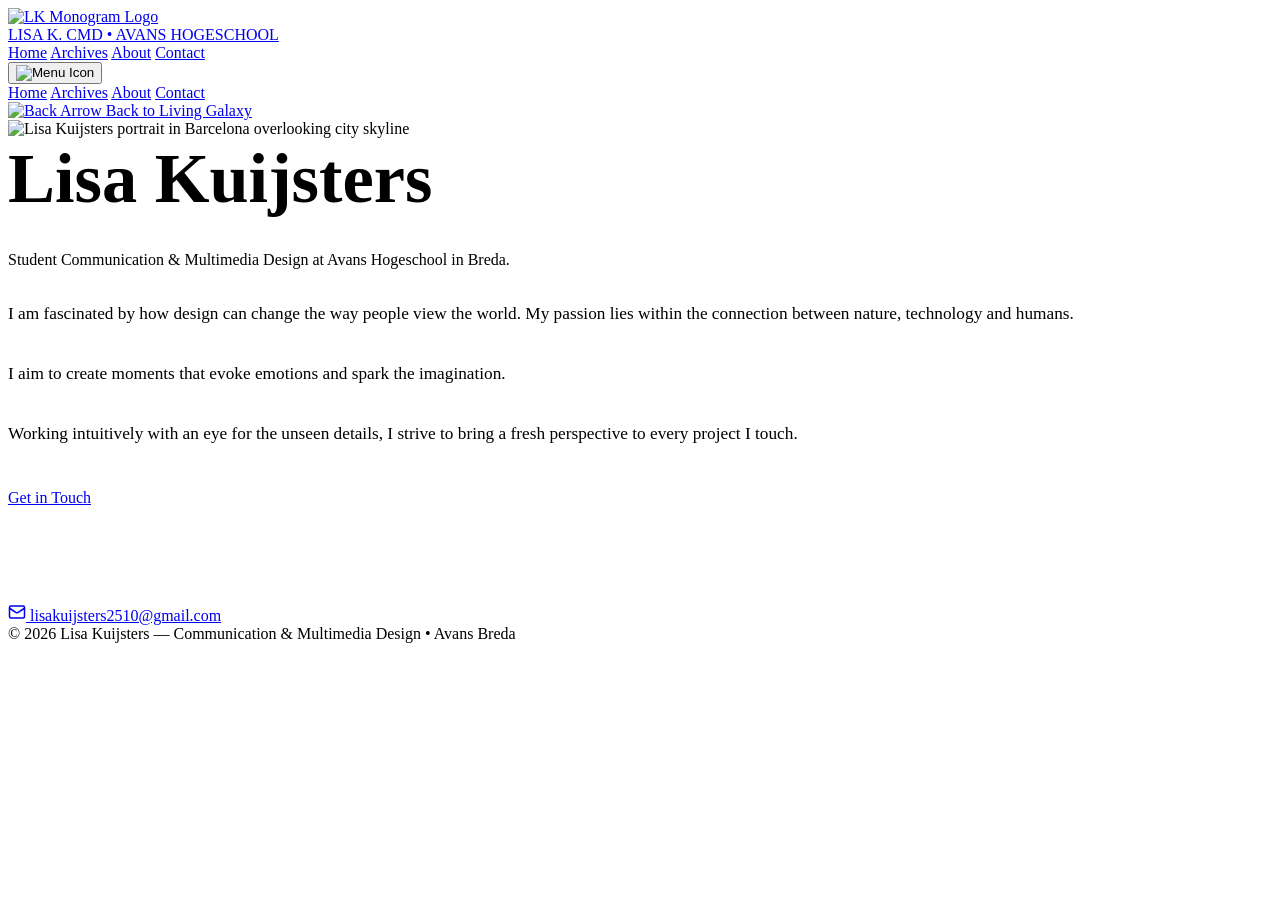
==== about.html @ bf5a050e "Add files via upload" ====
<!DOCTYPE html>
<html lang="en">
<head>
  <meta charset="UTF-8">
  <meta name="viewport" content="width=device-width, initial-scale=1.0">
  <title>About Lisa Kuijsters — CMD Avans Hogeschool</title>
  <meta name="description" content="Meet Lisa Kuijsters, a Communication & Multimedia Design student at Avans Hogeschool Breda. Philosophy, creative toolkit, and design ethos.">
  <link rel="stylesheet" href="css/style.css">
  <link rel="icon" type="image/png" href="images/logo.png">
</head>
<body>

  <!-- Ambient Cursor Glow -->
  <div id="cursor-glow"></div>

  <!-- Header Navigation -->
  <header class="site-header">
    <div class="container header-inner">
      <a href="index.html" class="logo-link">
        <img src="images/logo.png" alt="LK Monogram Logo" class="logo-img">
        <div class="logo-meta">
          <span class="logo-name">LISA K.</span>
          <span class="logo-dept">CMD • AVANS HOGESCHOOL</span>
        </div>
      </a>

      <nav class="desktop-nav">
        <a href="index.html" class="nav-link">Home</a>
        <a href="archives.html" class="nav-link">Archives</a>
        <a href="about.html" class="nav-link active">About</a>
        <a href="contact.html" class="nav-link">Contact</a>
      </nav>

      <button class="mobile-menu-btn" aria-label="Toggle navigation menu">
        <img src="images/icons/menu.png" alt="Menu Icon">
      </button>
    </div>
  </header>

  <!-- Mobile Drawer -->
  <div class="mobile-drawer">
    <a href="index.html" class="nav-link">Home</a>
    <a href="archives.html" class="nav-link">Archives</a>
    <a href="about.html" class="nav-link active">About</a>
    <a href="contact.html" class="nav-link">Contact</a>
  </div>

  <main style="padding-top: calc(var(--header-height) + 3rem); padding-bottom: 6rem;">
    <div class="container">
      
      <!-- Back Navigation -->
      <a href="index.html" class="back-link">
        <img src="images/icons/leftArrow.png" alt="Back Arrow">
        <span>Back to Living Galaxy</span>
      </a>

      <!-- Asymmetrical Editorial Layout -->
      <div class="about-asymmetric-layout">
        
        <!-- Portrait Photo Column with me.jpg (Cloud Morphology) -->
        <div>
          <div class="about-portrait-card">
            <img src="images/me.jpg" alt="Lisa Kuijsters portrait in Barcelona overlooking city skyline">
          </div>
        </div>

        <!-- Bio & Editorial Content Column -->
        <div>
          <h1 class="editorial-hero-title" style="font-size: clamp(2.8rem, 5.5vw, 4.8rem); margin: 0 0 2rem 0;">
            Lisa Kuijsters
          </h1>

          <p class="lead-text" style="margin-bottom: 1.8rem;">
            Student Communication &amp; Multimedia Design at Avans Hogeschool in Breda.
          </p>

          <p style="margin-bottom: 1.8rem; font-size: 1.08rem; line-height: 1.8;">
            I am fascinated by how design can change the way people view the world. My passion lies within the connection between nature, technology and humans.
          </p>

          <p style="margin-bottom: 1.8rem; font-size: 1.08rem; line-height: 1.8;">
            I aim to create moments that evoke emotions and spark the imagination.
          </p>

          <p style="margin-bottom: 2.5rem; font-size: 1.08rem; line-height: 1.8;">
            Working intuitively with an eye for the unseen details, I strive to bring a fresh perspective to every project I touch.
          </p>

          <!-- Action -->
          <div style="display: flex; gap: 1.2rem; flex-wrap: wrap;">
            <a href="contact.html" class="btn-editorial-outline">
              <span>Get in Touch</span>
            </a>
          </div>
        </div>

      </div>

    </div>
  </main>

  <!-- Clean Footer (Without duplicate menu) -->
  <footer class="site-footer">
    <div class="container">
      <div class="footer-inner">
        <a href="mailto:lisakuijsters2510@gmail.com" class="footer-email-link">
          <svg class="email-icon" width="18" height="18" viewBox="0 0 24 24" fill="none" stroke="currentColor" stroke-width="2" stroke-linecap="round" stroke-linejoin="round" aria-hidden="true">
            <rect width="20" height="16" x="2" y="4" rx="2"></rect>
            <path d="m22 7-8.97 5.7a1.94 1.94 0 0 1-2.06 0L2 7"></path>
          </svg>
          <span>lisakuijsters2510@gmail.com</span>
        </a>

        <div class="footer-bottom-text">
          <span>&copy; 2026 Lisa Kuijsters — Communication &amp; Multimedia Design • Avans Breda</span>
        </div>
      </div>
    </div>
  </footer>

  <script src="js/main.js"></script>
</body>
</html>
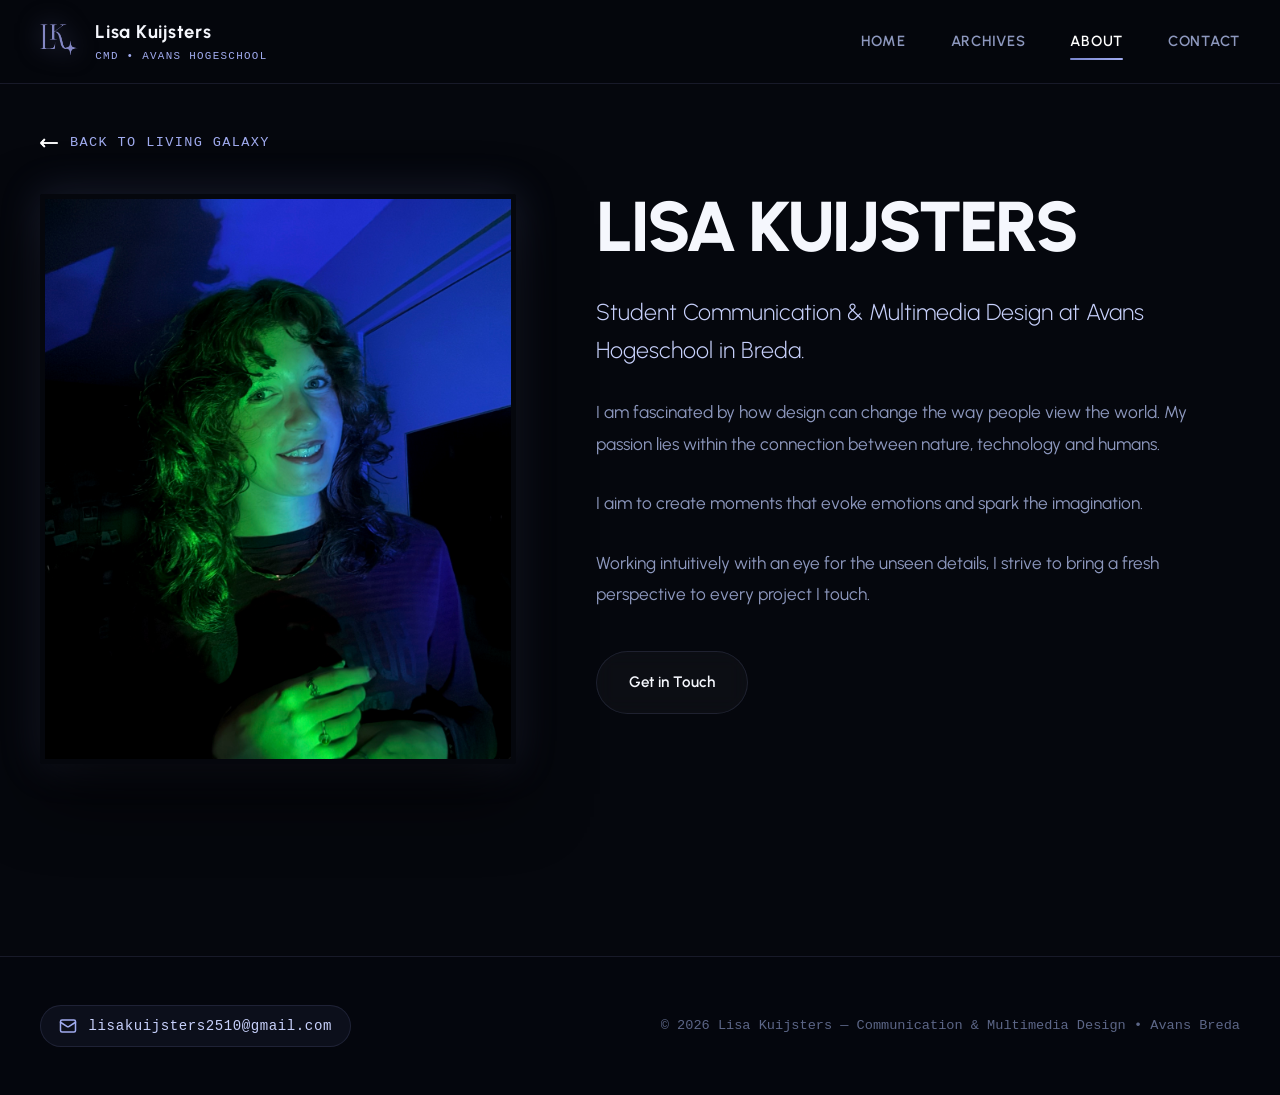
==== commit 8219ece4: "Add files via upload" ====
--- a/about.html
+++ b/about.html
@@ -19,7 +19,7 @@
       <a href="index.html" class="logo-link">
         <img src="images/logo.png" alt="LK Monogram Logo" class="logo-img">
         <div class="logo-meta">
-          <span class="logo-name">LISA K.</span>
+          <span class="logo-name">Lisa Kuijsters</span>
           <span class="logo-dept">CMD • AVANS HOGESCHOOL</span>
         </div>
       </a>
@@ -60,7 +60,7 @@
         <!-- Portrait Photo Column with me.jpg (Cloud Morphology) -->
         <div>
           <div class="about-portrait-card">
-            <img src="images/me.jpg" alt="Lisa Kuijsters portrait in Barcelona overlooking city skyline">
+            <img src="images/me.jpg?v=20260914" alt="Lisa Kuijsters portrait in Barcelona overlooking city skyline">
           </div>
         </div>
 
@@ -118,6 +118,7 @@
     </div>
   </footer>
 
+  <script src="js/fluid-edges.js"></script>
   <script src="js/main.js"></script>
 </body>
 </html>
--- a/css/style.css
+++ b/css/style.css
@@ -0,0 +1,1552 @@
+/* ==========================================================================
+   LISA K. — CMD AVANS HOGESCHOOL
+   EDITORIAL ASYMMETRICAL DESIGN SYSTEM
+   ========================================================================== */
+
+@import url('https://fonts.googleapis.com/css2?family=Urbanist:ital,wght@0,300;0,400;0,500;0,600;0,700;0,800;1,300;1,400;1,500;1,600;1,700&display=swap');
+
+:root {
+  /* Color Palette from designSystem.jpg */
+  --bg-void: #05070d;
+  --bg-cosmos: #090c17;
+  --bg-surface: #101528;
+  --bg-card: rgba(16, 21, 40, 0.75);
+  --bg-card-hover: rgba(24, 32, 62, 0.9);
+  --bg-glass: rgba(255, 255, 255, 0.035);
+
+  --color-primary: #12162d;
+  --color-secondary: #273156;
+  --color-tertiary: #495687;
+  --color-accent: #7885cc;
+  --color-lavender: #a1acf0;
+  --color-light: #c8d1fc;
+  --color-highlight: #ffffff;
+
+  --text-main: #f5f7fd;
+  --text-muted: #8d98be;
+  --text-dim: #5c6687;
+
+  --border-hairline: rgba(161, 172, 240, 0.12);
+  --border-glow: rgba(161, 172, 240, 0.4);
+  --border-solid: rgba(161, 172, 240, 0.22);
+
+  /* Typography */
+  --font-display: 'Urbanist', -apple-system, BlinkMacSystemFont, sans-serif;
+  --font-sans: 'Urbanist', -apple-system, BlinkMacSystemFont, sans-serif;
+  --font-mono: 'SF Mono', 'Roboto Mono', Menlo, Consolas, monospace;
+
+  --ease-editorial: cubic-bezier(0.19, 1, 0.22, 1);
+  --ease-spring: cubic-bezier(0.16, 1, 0.3, 1);
+  --transition-smooth: all 0.4s var(--ease-editorial);
+
+  --max-width: 1360px;
+  --header-height: 84px;
+}
+
+/* --- Base & Reset --- */
+*, *::before, *::after {
+  box-sizing: border-box;
+  margin: 0;
+  padding: 0;
+}
+
+html {
+  scroll-behavior: smooth;
+  font-size: 16px;
+  background-color: var(--bg-void);
+  color: var(--text-main);
+  font-family: var(--font-sans);
+  overflow-x: hidden;
+}
+
+body {
+  min-height: 100vh;
+  display: flex;
+  flex-direction: column;
+  position: relative;
+  background-color: var(--bg-void);
+  color: var(--text-main);
+  line-height: 1.6;
+  -webkit-font-smoothing: antialiased;
+}
+
+/* Shooting-star cursor line effect */
+#cursor-line {
+  position: fixed;
+  height: 2px;
+  background: linear-gradient(90deg, rgba(255,255,255,0.2), rgba(255,255,255,0.8));
+  pointer-events: none;
+  transform-origin: left center;
+  opacity: 0;
+  transition: opacity 0.2s ease-out;
+  z-index: 9999;
+}
+
+/* --- Typography (Editorial & Bold) --- */
+h1, h2, h3, h4, .title-meta {
+  font-family: var(--font-display);
+  font-weight: 700;
+  letter-spacing: -0.03em;
+  color: var(--text-main);
+  line-height: 1.05;
+}
+
+.editorial-hero-title {
+  font-size: clamp(3.2rem, 8.5vw, 7.8rem);
+  font-weight: 800;
+  line-height: 0.95;
+  letter-spacing: -0.04em;
+  text-transform: uppercase;
+}
+
+.editorial-hero-title span.accent-outline {
+  color: transparent;
+  -webkit-text-stroke: 1.5px var(--color-lavender);
+  transition: color 0.4s ease;
+}
+
+.editorial-hero-title span.accent-outline:hover {
+  color: var(--color-lavender);
+}
+
+/* --- Interactive Stardust Colliding Milky Ways on "Lisa" --- */
+.lisa-galaxy-wrap {
+  position: relative;
+  display: inline-block;
+  cursor: pointer;
+  vertical-align: baseline;
+}
+
+.lisa-text {
+  position: relative;
+  display: inline-block;
+  color: var(--text-main);
+  text-transform: uppercase;
+  transition: opacity 0.4s ease, filter 0.4s ease, transform 0.4s ease;
+  z-index: 2;
+}
+
+.lisa-galaxy-wrap:hover .lisa-text,
+.lisa-galaxy-wrap.active-milkyway .lisa-text {
+  opacity: 0.15;
+  filter: drop-shadow(0 0 25px rgba(161, 172, 240, 0.95)) drop-shadow(0 0 50px rgba(80, 227, 194, 0.8));
+  transform: scale(1.02);
+}
+
+.lisa-canvas {
+  position: absolute;
+  top: 50%;
+  left: 50%;
+  transform: translate(-50%, -50%);
+  width: 520px;
+  height: 340px;
+  pointer-events: none;
+  z-index: 15;
+  opacity: 0;
+  transition: opacity 0.35s ease;
+}
+
+.lisa-galaxy-wrap:hover .lisa-canvas,
+.lisa-galaxy-wrap.active-milkyway .lisa-canvas {
+  opacity: 1;
+}
+
+.title-large {
+  font-size: clamp(2.4rem, 5vw, 4.2rem);
+  font-weight: 700;
+  line-height: 1.1;
+}
+
+.title-medium {
+  font-size: clamp(1.8rem, 3.2vw, 2.8rem);
+  font-weight: 600;
+  line-height: 1.2;
+}
+
+.title-small {
+  font-size: clamp(1.2rem, 1.8vw, 1.6rem);
+  font-weight: 600;
+}
+
+.mono-meta {
+  font-family: var(--font-mono);
+  font-size: 0.8rem;
+  font-weight: 500;
+  text-transform: uppercase;
+  letter-spacing: 0.16em;
+  color: var(--color-lavender);
+}
+
+p {
+  color: var(--text-muted);
+  font-size: 1.05rem;
+  font-weight: 400;
+  line-height: 1.7;
+}
+
+p.lead-text {
+  font-size: clamp(1.15rem, 1.8vw, 1.45rem);
+  font-weight: 300;
+  line-height: 1.65;
+  color: var(--color-light);
+}
+
+a {
+  color: inherit;
+  text-decoration: none;
+  transition: var(--transition-smooth);
+}
+
+img {
+  max-width: 100%;
+  height: auto;
+  display: block;
+}
+
+.container {
+  width: 100%;
+  max-width: var(--max-width);
+  margin-left: auto;
+  margin-right: auto;
+  padding-left: 2.5rem;
+  padding-right: 2.5rem;
+}
+
+.hairline {
+  height: 1px;
+  background: var(--border-hairline);
+  width: 100%;
+  margin: 4rem 0;
+}
+
+/* --- Site Header --- */
+.site-header {
+  position: fixed;
+  top: 0;
+  left: 0;
+  right: 0;
+  height: var(--header-height);
+  display: flex;
+  align-items: center;
+  z-index: 1000;
+  background: rgba(5, 7, 13, 0.82);
+  backdrop-filter: blur(20px);
+  -webkit-backdrop-filter: blur(20px);
+  border-bottom: 1px solid var(--border-hairline);
+  transition: var(--transition-smooth);
+}
+
+.site-header.scrolled {
+  background: rgba(5, 7, 13, 0.95);
+  box-shadow: 0 4px 25px rgba(0, 0, 0, 0.5);
+}
+
+.header-inner {
+  display: flex;
+  align-items: center;
+  justify-content: space-between;
+  width: 100%;
+}
+
+.logo-link {
+  display: flex;
+  align-items: center;
+  gap: 1.1rem;
+}
+
+.logo-img {
+  height: 46px;
+  width: auto;
+  filter: drop-shadow(0 0 12px rgba(161, 172, 240, 0.5));
+  transition: transform 0.4s var(--ease-spring);
+}
+
+.logo-link:hover .logo-img {
+  transform: scale(1.1) rotate(-4deg);
+}
+
+.logo-meta {
+  display: flex;
+  flex-direction: column;
+}
+
+.logo-name {
+  font-family: var(--font-display);
+  font-weight: 700;
+  font-size: 1.15rem;
+  letter-spacing: 0.04em;
+  color: var(--text-main);
+}
+
+.logo-dept {
+  font-family: var(--font-mono);
+  font-size: 0.68rem;
+  font-weight: 500;
+  color: var(--color-lavender);
+  letter-spacing: 0.12em;
+  text-transform: uppercase;
+}
+
+.desktop-nav {
+  display: flex;
+  align-items: center;
+  gap: 2.8rem;
+}
+
+.nav-link {
+  font-family: var(--font-display);
+  font-size: 0.92rem;
+  font-weight: 600;
+  letter-spacing: 0.05em;
+  text-transform: uppercase;
+  color: var(--text-muted);
+  position: relative;
+  padding: 0.4rem 0;
+  transition: color 0.25s ease;
+}
+
+.nav-link::after {
+  content: '';
+  position: absolute;
+  bottom: 0;
+  left: 0;
+  width: 0;
+  height: 2px;
+  background: linear-gradient(90deg, var(--color-accent), var(--color-lavender));
+  transition: width 0.35s var(--ease-spring);
+  border-radius: 2px;
+}
+
+.nav-link:hover,
+.nav-link.active {
+  color: #fff;
+}
+
+.nav-link.active::after,
+.nav-link:hover::after {
+  width: 100%;
+}
+
+.header-status-pill {
+  display: inline-flex;
+  align-items: center;
+  gap: 0.6rem;
+  padding: 0.45rem 1.1rem;
+  border-radius: 9999px;
+  background: rgba(120, 133, 204, 0.08);
+  border: 1px solid var(--border-glow);
+  font-family: var(--font-mono);
+  font-size: 0.75rem;
+  font-weight: 500;
+  color: var(--color-light);
+  letter-spacing: 0.05em;
+}
+
+.header-status-pill .pulse-dot {
+  width: 7px;
+  height: 7px;
+  border-radius: 50%;
+  background: #50e3c2;
+  box-shadow: 0 0 10px #50e3c2;
+  animation: pulseDot 2s infinite ease-in-out;
+}
+
+@keyframes pulseDot {
+  0%, 100% { transform: scale(1); opacity: 0.8; }
+  50% { transform: scale(1.4); opacity: 1; }
+}
+
+.mobile-menu-btn {
+  display: none;
+  background: transparent;
+  border: none;
+  cursor: pointer;
+  padding: 0.5rem;
+  align-items: center;
+  justify-content: center;
+}
+
+.mobile-menu-btn img {
+  width: 28px;
+  height: 28px;
+  filter: invert(1) brightness(1.8);
+}
+
+.mobile-drawer {
+  position: fixed;
+  top: var(--header-height);
+  left: 0;
+  right: 0;
+  background: rgba(7, 9, 17, 0.98);
+  backdrop-filter: blur(25px);
+  padding: 2.5rem 2rem;
+  border-bottom: 1px solid var(--border-hairline);
+  display: flex;
+  flex-direction: column;
+  gap: 1.8rem;
+  transform: translateY(-120%);
+  opacity: 0;
+  pointer-events: none;
+  transition: transform 0.4s var(--ease-spring), opacity 0.3s ease;
+  z-index: 1100;
+}
+
+.mobile-drawer.open {
+  transform: translateY(0);
+  opacity: 1;
+  pointer-events: auto;
+}
+
+.mobile-drawer .nav-link {
+  font-size: 1.4rem;
+}
+
+/* ==========================================================================
+   LIVING ROTATING MILKY WAY BACKGROUND (ALIVE GALAXY)
+   ========================================================================== */
+.milkyway-viewport {
+  position: absolute;
+  top: 0;
+  left: 0;
+  right: 0;
+  height: 100vh;
+  min-height: 800px;
+  overflow: hidden;
+  pointer-events: none;
+  z-index: 0;
+}
+
+.milkyway-galaxy-disc {
+  position: absolute;
+  top: 50%;
+  left: 60%;
+  width: 145vmax;
+  height: 145vmax;
+  margin-top: -72.5vmax;
+  margin-left: -72.5vmax;
+  background-image: url('../images/milkyway.jpeg');
+  background-size: cover;
+  background-position: center;
+  border-radius: 50%;
+  opacity: 0.55;
+  mix-blend-mode: screen;
+  filter: brightness(1.15) contrast(1.22);
+  transform-origin: center center;
+  animation: rotateMilkyWay 160s linear infinite;
+  will-change: transform;
+}
+
+@keyframes rotateMilkyWay {
+  0% { transform: rotate(0deg) scale(1); }
+  50% { transform: rotate(180deg) scale(1.05); }
+  100% { transform: rotate(360deg) scale(1); }
+}
+
+.milkyway-overlay-mask {
+  position: absolute;
+  inset: 0;
+  background: 
+    radial-gradient(ellipse at 35% 45%, rgba(5, 7, 13, 0.35) 0%, rgba(5, 7, 13, 0.8) 65%, var(--bg-void) 100%),
+    linear-gradient(180deg, rgba(5, 7, 13, 0.4) 0%, transparent 50%, var(--bg-void) 100%);
+  pointer-events: none;
+}
+
+/* ==========================================================================
+   ORGANIC CLOUD MORPHOLOGY & FLOATING ANIMATIONS
+   ========================================================================== */
+@keyframes cloudMorph {
+  0% {
+    border-radius: 64% 36% 56% 44% / 46% 58% 42% 54%;
+  }
+  33% {
+    border-radius: 46% 54% 42% 58% / 56% 44% 56% 44%;
+  }
+  66% {
+    border-radius: 56% 44% 62% 38% / 44% 56% 44% 56%;
+  }
+  100% {
+    border-radius: 64% 36% 56% 44% / 46% 58% 42% 54%;
+  }
+}
+
+@keyframes cloudFloat {
+  0%, 100% {
+    transform: translateY(0px) rotate(0deg);
+  }
+  50% {
+    transform: translateY(-8px) rotate(0.6deg);
+  }
+}
+
+@keyframes liquidFrameFlow {
+  0%, 100% { background-position: 0 0, 0% 50%, 100% 50%; }
+  50% { background-position: 0 0, 100% 50%, 0% 50%; }
+}
+
+/* A moving layer of overlapping highlights makes the frame flow like liquid
+   metal instead of merely shifting a single gradient's colour. */
+@keyframes liquidMetalFlow {
+  0% { background-position: 0% 0%, 100% 15%, 30% 100%, 90% 85%, 15% 60%; transform: scale(1.06) rotate(0deg); }
+  25% { background-position: 80% 35%, 15% 95%, 90% 20%, 10% 5%, 65% 40%; transform: scale(1.14) rotate(1.5deg); }
+  50% { background-position: 20% 100%, 85% 20%, 10% 40%, 70% 0%, 100% 80%; transform: scale(1.08) rotate(-1deg); }
+  75% { background-position: 100% 70%, 30% 0%, 75% 100%, 0% 55%, 42% 10%; transform: scale(1.16) rotate(1deg); }
+  100% { background-position: 0% 0%, 100% 15%, 30% 100%, 90% 85%, 15% 60%; transform: scale(1.06) rotate(0deg); }
+}
+
+@supports (-webkit-mask-composite: xor) {
+  .node-preview-card,
+  .upcoming-card,
+  .about-portrait-card,
+  .asymmetric-guide-box {
+    isolation: isolate;
+    border: 5px solid transparent;
+    background-clip: padding-box;
+    animation: none;
+  }
+
+  /* Animated preview border disabled */
+
+  .upcoming-card::before { animation-duration: 10s; animation-delay: -3s; }
+  .about-portrait-card::before { animation-duration: 11s; animation-delay: -5s; }
+  .asymmetric-guide-box::before { animation-duration: 9s; animation-delay: -2s; }
+}
+
+/* WebGL canvas: transparent in the middle and visibly fluid only at the edge. */
+.node-preview-card.fluid-edge-host,
+.upcoming-card.fluid-edge-host,
+.about-portrait-card.fluid-edge-host,
+.asymmetric-guide-box.fluid-edge-host {
+  position: relative;
+  overflow: visible;
+  border: 0 !important;
+  animation: none !important;
+}
+
+.fluid-edge-canvas {
+  position: absolute;
+  inset: -24px;
+  width: calc(100% + 48px);
+  height: calc(100% + 48px);
+  z-index: 3;
+  pointer-events: none;
+}
+
+.fluid-edge-host::before { display: none; }
+
+/* ==========================================================================
+   CONSTELLATION SYSTEM & 4 STARBURST PROJECT BUTTONS (button.png)
+   ========================================================================== */
+.constellation-system {
+  position: absolute;
+  top: 0;
+  left: 0;
+  width: 100%;
+  height: 100vh;
+  min-height: 800px;
+  pointer-events: none;
+  z-index: 50; /* Stacks below site header (1000) so scrolling elements go underneath */
+}
+
+.star-node {
+  position: absolute;
+  display: flex;
+  align-items: center;
+  justify-content: center;
+  transform: translate(-50%, -50%);
+  pointer-events: auto;
+  cursor: pointer;
+  z-index: 60;
+  text-decoration: none;
+}
+
+/* Placed across the Milky Way spiral with ample clearance */
+.star-node-1 { top: 22%; left: 70%; }
+.star-node-2 { top: 48%; left: 88%; }
+.star-node-3 { top: 76%; left: 72%; }
+.star-node-4 { top: 62%; left: 50%; }
+
+/* Node 1 is in the upper area, so open its preview card downward to avoid hitting top bar */
+.star-node-1 .node-preview-card {
+  bottom: auto;
+  top: 92px;
+  transform-origin: 50% 0%; /* Emerges downward from star button */
+  transform: translateX(-50%) scale(0.1) translateY(-40px);
+}
+
+.star-node-1:hover .node-preview-card,
+.star-node-1.active-preview .node-preview-card,
+.star-node-1 .node-preview-card:hover {
+  transform: translateX(-50%) scale(1) translateY(0);
+}
+
+/* Node 2 is near the right edge and upper-mid, open downward and align inward */
+.star-node-2 .node-preview-card {
+  bottom: auto;
+  top: 92px;
+  left: auto;
+  right: -20px;
+  transform-origin: 80% 0%; /* Emerges downward from star button */
+  transform: scale(0.1) translateY(-40px);
+}
+
+.star-node-2:hover .node-preview-card,
+.star-node-2.active-preview .node-preview-card,
+.star-node-2 .node-preview-card:hover {
+  transform: scale(1) translateY(0);
+}
+
+.star-node:hover,
+.star-node.active-preview {
+  z-index: 70;
+}
+
+/* Updated star node flare button to use image background */
+.star-node-flare-btn {
+  width: 88px;
+  height: 88px;
+  position: relative;
+  background-image: url('../images/button.png');
+  background-size: contain;
+  background-repeat: no-repeat;
+  background-position: center;
+  border: none;
+  background-color: transparent;
+  cursor: pointer;
+  display: flex;
+  align-items: center;
+  justify-content: center;
+  transition: transform 0.4s var(--ease-spring), filter 0.3s ease;
+  filter: drop-shadow(0 0 16px rgba(161, 172, 240, 0.8));
+  animation: flareBreathe 5s infinite ease-in-out;
+}
+
+/* Remove decorative before content */
+.star-node-flare-btn::before { content: none; }
+
+@media (max-width: 768px) {
+  /* Scale star button for mobile */
+  .star-node-flare-btn {
+    width: 60px;
+    height: 60px;
+    background-size: contain;
+  }
+  /* Reduce fluid canvas bleed on small screens */
+  .fluid-edge-canvas {
+    inset: -12px;
+    width: calc(100% + 24px);
+    height: calc(100% + 24px);
+  }
+}
+
+@keyframes flareBreathe {
+  0%, 100% { transform: scale(0.95) rotate(0deg); opacity: 0.85; }
+  50% { transform: scale(1.18) rotate(15deg); opacity: 1; filter: drop-shadow(0 0 30px rgba(220, 228, 255, 1)); }
+}
+
+.star-node:hover .star-node-flare-btn,
+.star-node.active-preview .star-node-flare-btn {
+  transform: scale(1.4) rotate(45deg);
+  filter: drop-shadow(0 0 40px #ffffff);
+}
+
+.node-pulse-ring {
+  position: absolute;
+  width: 48px;
+  height: 48px;
+  border-radius: 50%;
+  border: 1.5px dashed var(--color-lavender);
+  opacity: 0.45;
+  pointer-events: none;
+  animation: ringSpin 20s linear infinite;
+}
+
+@keyframes ringSpin {
+  100% { transform: rotate(360deg); }
+}
+
+.node-beacon-text {
+  position: absolute;
+  top: 100%;
+  left: 50%;
+  transform: translateX(-50%);
+  font-family: var(--font-mono);
+  font-size: 0.72rem;
+  letter-spacing: 0.14em;
+  text-transform: uppercase;
+  color: #ffffff;
+  white-space: nowrap;
+  pointer-events: none;
+  background: rgba(10, 13, 26, 0.85);
+  backdrop-filter: blur(10px);
+  padding: 0.25rem 0.7rem;
+  border-radius: 9999px;
+  border: 1px solid var(--border-glow);
+  margin-top: -6px;
+  transition: all 0.3s ease;
+}
+
+.star-node:hover .node-beacon-text,
+.star-node.active-preview .node-beacon-text {
+  background: var(--color-accent);
+  color: #fff;
+  border-color: #fff;
+}
+
+/* Hover project preview card */
+.node-preview-card {
+  position: absolute;
+  bottom: 92px;
+  left: 50%;
+  transform-origin: 50% 100%; /* Emerges outward from star button */
+  transform: translateX(-50%) scale(0.1) translateY(40px);
+  width: 320px;
+  background:
+    linear-gradient(135deg, rgba(13, 18, 42, 0.98), rgba(7, 10, 25, 0.99)) padding-box,
+    radial-gradient(ellipse at 15% 20%, #2ba7ff 0%, #1455c6 28%, transparent 52%) border-box,
+    radial-gradient(ellipse at 85% 80%, #7edbff 0%, #2444bd 30%, transparent 56%) border-box;
+  background-size: 100% 100%, 220% 220%, 220% 220%;
+  backdrop-filter: blur(28px);
+  -webkit-backdrop-filter: blur(28px);
+  border: 2px solid transparent;
+  border-radius: 2px;
+  animation: none;
+  padding: 1.6rem 1.4rem;
+  box-shadow: 0 25px 65px rgba(0, 0, 0, 0.85), 0 0 35px rgba(120, 133, 204, 0.3), inset 0 0 25px rgba(255, 255, 255, 0.05);
+  opacity: 0;
+  visibility: hidden;
+  pointer-events: none;
+  transition: opacity 0.45s var(--ease-spring), transform 0.45s var(--ease-spring), visibility 0.45s;
+  z-index: 100;
+  display: flex;
+  flex-direction: column;
+  gap: 0.85rem;
+}
+
+/* Show preview immediately on hover or active class */
+.star-node:hover .node-preview-card,
+.star-node.active-preview .node-preview-card,
+.node-preview-card:hover {
+  opacity: 1;
+  visibility: visible;
+  pointer-events: auto;
+  transform: translateX(-50%) scale(1) translateY(0);
+}
+
+.preview-thumb {
+  width: 100%;
+  height: 160px;
+  border-radius: 0;
+  overflow: hidden;
+  position: relative;
+  background: #060913;
+  border: 1px solid var(--border-hairline);
+  display: flex;
+  align-items: center;
+  justify-content: center;
+}
+
+.preview-thumb img {
+  width: 100%;
+  height: 100%;
+  object-fit: cover;
+  transition: transform 0.5s ease;
+}
+
+.node-preview-card:hover .preview-thumb img {
+  transform: scale(1.06);
+}
+
+.preview-meta-row {
+  display: flex;
+  align-items: center;
+  justify-content: space-between;
+}
+
+.preview-num {
+  font-family: var(--font-mono);
+  font-size: 0.75rem;
+  color: var(--color-lavender);
+  font-weight: 700;
+}
+
+.preview-category {
+  font-size: 0.72rem;
+  text-transform: uppercase;
+  letter-spacing: 0.08em;
+  color: var(--text-dim);
+  font-weight: 600;
+}
+
+.preview-title {
+  font-family: var(--font-display);
+  font-size: 1.2rem;
+  font-weight: 700;
+  color: #fff;
+  line-height: 1.2;
+}
+
+.preview-cta {
+  display: inline-flex;
+  align-items: center;
+  justify-content: space-between;
+  width: 100%;
+  font-family: var(--font-mono);
+  font-size: 0.75rem;
+  letter-spacing: 0.08em;
+  color: var(--color-light);
+  padding-top: 0.5rem;
+  border-top: 1px solid var(--border-hairline);
+}
+
+/* Placeholder thumb for upcoming projects */
+.preview-thumb-placeholder {
+  width: 100%;
+  height: 100%;
+  display: flex;
+  flex-direction: column;
+  align-items: center;
+  justify-content: center;
+  background: linear-gradient(135deg, rgba(20, 26, 52, 0.7) 0%, rgba(10, 13, 26, 0.9) 100%);
+  color: var(--color-lavender);
+  gap: 0.5rem;
+}
+
+/* ==========================================================================
+   EDITORIAL ASYMMETRICAL HERO (BREATHING ROOM, NO GALAXY MAP OVERLAY)
+   ========================================================================== */
+.editorial-hero {
+  position: relative;
+  min-height: 100vh;
+  display: flex;
+  align-items: center;
+  padding-top: calc(var(--header-height) + 2rem);
+  padding-bottom: 5rem;
+  z-index: 10;
+  pointer-events: none; /* Let events fall through to constellation */
+}
+
+.editorial-hero-content {
+  max-width: 680px;
+  display: flex;
+  flex-direction: column;
+  gap: 2rem;
+  pointer-events: auto; /* Re-enable buttons and links */
+}
+
+.hero-interest-text {
+  font-family: var(--font-display);
+  font-size: clamp(1.15rem, 2.2vw, 1.45rem);
+  font-weight: 400;
+  line-height: 1.6;
+  color: var(--color-light);
+  max-width: 580px;
+  letter-spacing: -0.01em;
+}
+
+.editorial-tag-row {
+  display: flex;
+  align-items: center;
+  gap: 1.5rem;
+  flex-wrap: wrap;
+}
+
+.editorial-actions {
+  display: flex;
+  align-items: center;
+  gap: 1.5rem;
+  flex-wrap: wrap;
+  margin-top: 0.5rem;
+}
+
+.btn-editorial-flare {
+  position: relative;
+  display: inline-flex;
+  align-items: center;
+  gap: 0.8rem;
+  padding: 1.15rem 2.4rem;
+  background: linear-gradient(135deg, #181f3d 0%, #283363 100%);
+  border: 1px solid var(--border-glow);
+  border-radius: 9999px;
+  color: #fff;
+  font-family: var(--font-display);
+  font-size: 1rem;
+  font-weight: 700;
+  letter-spacing: 0.04em;
+  overflow: hidden;
+  box-shadow: 0 10px 30px rgba(10, 13, 26, 0.8), inset 0 1px 1px rgba(255, 255, 255, 0.2);
+  cursor: pointer;
+  transition: transform 0.4s var(--ease-spring), box-shadow 0.4s ease, border-color 0.3s ease;
+}
+
+.btn-editorial-flare::before {
+  content: '';
+  position: absolute;
+  top: 50%;
+  left: 50%;
+  width: 140px;
+  height: 140px;
+  background-image: url('../images/button.png');
+  background-size: contain;
+  background-repeat: no-repeat;
+  background-position: center;
+  transform: translate(-50%, -50%) scale(0.65);
+  opacity: 0.5;
+  mix-blend-mode: screen;
+  pointer-events: none;
+  transition: transform 0.5s var(--ease-spring), opacity 0.4s ease;
+}
+
+.btn-editorial-flare:hover {
+  transform: translateY(-3px) scale(1.02);
+  border-color: var(--color-lavender);
+  box-shadow: 0 15px 40px rgba(120, 133, 204, 0.45);
+}
+
+.btn-editorial-flare:hover::before {
+  transform: translate(-50%, -50%) scale(1.3) rotate(20deg);
+  opacity: 1;
+}
+
+/* Fluid-glass button adapted for this static portfolio from the supplied
+   Framer reference, so it needs no external scripts to work. */
+.btn-fluid-glass {
+  position: relative;
+  display: inline-flex;
+  align-items: center;
+  justify-content: center;
+  min-height: 52px;
+  padding: 0.9rem 1.45rem;
+  overflow: hidden;
+  border: 1px solid rgba(204, 239, 255, 0.58);
+  border-radius: 999px;
+  background: rgba(122, 193, 255, 0.13);
+  box-shadow: inset 0 1px 1px rgba(255, 255, 255, 0.55), inset 0 -10px 20px rgba(21, 70, 190, 0.18), 0 12px 30px rgba(0, 40, 118, 0.24);
+  backdrop-filter: blur(14px) saturate(1.45);
+  -webkit-backdrop-filter: blur(14px) saturate(1.45);
+  font-family: var(--font-sans);
+  font-size: 0.95rem;
+  font-weight: 700;
+  color: #fff;
+  isolation: isolate;
+  transition: transform 0.3s var(--ease-spring), box-shadow 0.3s ease, border-color 0.3s ease;
+}
+
+.btn-fluid-glass::before {
+  content: '';
+  position: absolute;
+  z-index: -1;
+  width: 180%;
+  aspect-ratio: 1;
+  border-radius: 42% 58% 55% 45% / 43% 47% 53% 57%;
+  background: radial-gradient(circle at 40% 38%, rgba(255, 255, 255, 0.88) 0 3%, rgba(93, 198, 255, 0.63) 21%, rgba(55, 77, 233, 0.16) 56%, transparent 71%);
+  filter: blur(3px);
+  animation: fluidButtonSurface 6s ease-in-out infinite;
+}
+
+.btn-fluid-glass::after {
+  content: '';
+  position: absolute;
+  inset: 1px 12% auto;
+  height: 35%;
+  border-radius: 50%;
+  background: linear-gradient(180deg, rgba(255, 255, 255, 0.38), transparent);
+  pointer-events: none;
+}
+
+.btn-fluid-glass span { position: relative; z-index: 1; }
+
+.btn-fluid-glass:hover {
+  transform: translateY(-3px) scale(1.02);
+  border-color: #fff;
+  box-shadow: inset 0 1px 1px rgba(255, 255, 255, 0.75), inset 0 -10px 20px rgba(21, 70, 190, 0.24), 0 18px 38px rgba(27, 115, 255, 0.38);
+}
+
+@keyframes fluidButtonSurface {
+  0%, 100% { transform: translate(-26%, -35%) rotate(0deg) scale(0.95); }
+  50% { transform: translate(-3%, 5%) rotate(22deg) scale(1.13); }
+}
+
+.btn-editorial-outline {
+  display: inline-flex;
+  align-items: center;
+  gap: 0.6rem;
+  padding: 1.15rem 2rem;
+  border-radius: 9999px;
+  border: 1px solid var(--border-hairline);
+  background: rgba(255, 255, 255, 0.03);
+  backdrop-filter: blur(10px);
+  color: var(--text-main);
+  font-family: var(--font-display);
+  font-size: 0.95rem;
+  font-weight: 600;
+  transition: var(--transition-smooth);
+}
+
+.btn-editorial-outline:hover {
+  background: rgba(255, 255, 255, 0.08);
+  border-color: var(--color-lavender);
+  color: #fff;
+  transform: translateY(-2px);
+}
+
+/* ==========================================================================
+   PROJECTS PAGE (projects.html) — UNIFIED AETHER & 4-PROJECT STRUCTURE
+   ========================================================================== */
+.project-case-study {
+  margin-bottom: 8rem;
+  position: relative;
+}
+
+.case-study-hero {
+  display: grid;
+  grid-template-columns: 1.1fr 0.9fr;
+  gap: 4rem;
+  align-items: flex-start;
+  margin-bottom: 4rem;
+}
+
+.case-study-num {
+  font-family: var(--font-mono);
+  font-size: 1.2rem;
+  font-weight: 700;
+  color: var(--color-accent);
+  letter-spacing: 0.1em;
+  margin-bottom: 0.5rem;
+}
+
+.case-study-headline {
+  font-size: clamp(2.6rem, 5vw, 4.8rem);
+  line-height: 1;
+  margin-bottom: 1.5rem;
+}
+
+.case-study-manifesto {
+  font-family: var(--font-display);
+  font-size: 1.4rem;
+  font-weight: 500;
+  line-height: 1.45;
+  color: var(--color-light);
+  margin-bottom: 1.5rem;
+  border-left: none;
+  padding-left: 0;
+}
+
+.case-specs-list {
+  display: grid;
+  grid-template-columns: repeat(2, 1fr);
+  gap: 1.5rem;
+}
+
+.spec-item {
+  display: flex;
+  flex-direction: column;
+  gap: 0.2rem;
+}
+
+.spec-label {
+  font-family: var(--font-mono);
+  font-size: 0.72rem;
+  text-transform: uppercase;
+  letter-spacing: 0.12em;
+  color: var(--text-dim);
+}
+
+.spec-value {
+  font-family: var(--font-display);
+  font-size: 0.95rem;
+  font-weight: 600;
+  color: var(--text-main);
+}
+
+/* Asymmetrical Media Gallery for Aether (Normal Pictures without Tiles) */
+.aether-unified-gallery {
+  display: grid;
+  grid-template-columns: 1.1fr 0.9fr;
+  gap: 3.5rem;
+  align-items: center;
+}
+
+.media-poster-box,
+.media-can-box {
+  position: relative;
+  background: transparent;
+  border: none;
+  box-shadow: none;
+  border-radius: 0;
+  overflow: visible;
+  cursor: pointer;
+  display: flex;
+  justify-content: center;
+  align-items: center;
+  transition: transform 0.4s var(--ease-spring);
+}
+
+.media-poster-box:hover,
+.media-can-box:hover {
+  transform: translateY(-5px);
+}
+
+.media-poster-box img {
+  width: 100%;
+  height: auto;
+  max-height: 680px;
+  object-fit: contain;
+  border-radius: 0;
+  filter: drop-shadow(0 15px 35px rgba(0, 0, 0, 0.65));
+  transition: transform 0.5s var(--ease-spring), filter 0.4s ease;
+}
+
+.media-poster-box:hover img {
+  transform: scale(1.02);
+  filter: drop-shadow(0 20px 45px rgba(161, 172, 240, 0.25));
+}
+
+.media-can-box img {
+  width: 100%;
+  height: auto;
+  max-height: 520px;
+  object-fit: contain;
+  border-radius: 0;
+  filter: drop-shadow(0 15px 35px rgba(0, 0, 0, 0.65));
+  transition: transform 0.5s var(--ease-spring), filter 0.4s ease;
+}
+
+.media-can-box:hover img {
+  transform: scale(1.03);
+  filter: drop-shadow(0 20px 45px rgba(80, 227, 194, 0.25));
+}
+
+.media-caption-bar {
+  padding: 1.4rem;
+  background: rgba(10, 13, 26, 0.95);
+  border-top: 1px solid var(--border-hairline);
+  display: flex;
+  align-items: center;
+  justify-content: space-between;
+}
+
+.media-caption-title {
+  font-family: var(--font-display);
+  font-size: 1rem;
+  font-weight: 600;
+  color: var(--text-main);
+}
+
+.media-caption-tag {
+  font-family: var(--font-mono);
+  font-size: 0.7rem;
+  color: var(--color-lavender);
+  letter-spacing: 0.08em;
+  text-transform: uppercase;
+}
+
+/* Upcoming Projects Minimalist Slots */
+.upcoming-projects-grid {
+  display: grid;
+  grid-template-columns: repeat(auto-fit, minmax(320px, 1fr));
+  gap: 2rem;
+  margin-top: 3rem;
+}
+
+.upcoming-card {
+  background:
+    linear-gradient(135deg, rgba(14, 18, 36, 0.94), rgba(7, 10, 25, 0.97)) padding-box,
+    radial-gradient(ellipse at 15% 20%, #2ba7ff 0%, #1455c6 28%, transparent 52%) border-box,
+    radial-gradient(ellipse at 85% 80%, #7edbff 0%, #2444bd 30%, transparent 56%) border-box;
+  background-size: 100% 100%, 220% 220%, 220% 220%;
+  border: 2px solid transparent;
+  border-radius: 2px;
+  padding: 2.5rem;
+  display: flex;
+  flex-direction: column;
+  justify-content: space-between;
+  min-height: 280px;
+  transition: var(--transition-smooth);
+  animation: liquidFrameFlow 8s ease-in-out infinite;
+}
+
+.upcoming-card:hover {
+  transform: translateY(-4px);
+}
+
+.upcoming-badge {
+  display: inline-flex;
+  align-items: center;
+  gap: 0.5rem;
+  font-family: var(--font-mono);
+  font-size: 0.75rem;
+  color: var(--color-lavender);
+  letter-spacing: 0.1em;
+}
+
+/* ==========================================================================
+   ABOUT & CONTACT PAGE ASYMMETRICAL STYLES
+   ========================================================================== */
+.about-asymmetric-layout {
+  display: grid;
+  grid-template-columns: 0.85fr 1.15fr;
+  gap: 5rem;
+  align-items: flex-start;
+  margin-bottom: 6rem;
+}
+
+.about-portrait-card {
+  position: relative;
+  border-radius: 2px;
+  overflow: hidden;
+  border: 2px solid transparent;
+  background:
+    linear-gradient(var(--bg-surface), var(--bg-surface)) padding-box,
+    radial-gradient(ellipse at 15% 20%, #2ba7ff 0%, #1455c6 28%, transparent 52%) border-box,
+    radial-gradient(ellipse at 85% 80%, #7edbff 0%, #2444bd 30%, transparent 56%) border-box;
+  background-size: 100% 100%, 220% 220%, 220% 220%;
+  box-shadow: 0 30px 70px rgba(0, 0, 0, 0.7), 0 0 40px rgba(120, 133, 204, 0.22);
+  animation: liquidFrameFlow 9s ease-in-out infinite;
+  transition: transform 0.6s var(--ease-spring), border-color 0.3s ease, box-shadow 0.4s ease;
+}
+
+.about-portrait-card img {
+  width: 100%;
+  height: 560px;
+  object-fit: cover;
+  filter: contrast(1.05);
+  transition: transform 0.6s var(--ease-spring);
+}
+
+.about-portrait-card:hover {
+  box-shadow: 0 35px 85px rgba(0, 0, 0, 0.8), 0 0 50px rgba(161, 172, 240, 0.38);
+}
+
+.about-portrait-card:hover img {
+  transform: scale(1.03);
+}
+
+.about-portrait-overlay {
+  display: none; /* Text in picture removed */
+}
+
+.asymmetric-guide-box {
+  background:
+    linear-gradient(135deg, rgba(22, 28, 58, 0.94), rgba(10, 14, 30, 0.98)) padding-box,
+    radial-gradient(ellipse at 15% 20%, #2ba7ff 0%, #1455c6 28%, transparent 52%) border-box,
+    radial-gradient(ellipse at 85% 80%, #7edbff 0%, #2444bd 30%, transparent 56%) border-box;
+  background-size: 100% 100%, 220% 220%, 220% 220%;
+  backdrop-filter: blur(24px);
+  -webkit-backdrop-filter: blur(24px);
+  border: 2px solid transparent;
+  border-radius: 2px;
+  padding: 2.4rem;
+  display: flex;
+  flex-direction: column;
+  gap: 1.4rem;
+  position: relative;
+  box-shadow: 0 25px 60px rgba(0, 0, 0, 0.6), 0 0 35px rgba(120, 133, 204, 0.15), inset 0 0 25px rgba(255, 255, 255, 0.04);
+  animation: liquidFrameFlow 8s ease-in-out infinite;
+  transition: border-color 0.3s ease, box-shadow 0.4s ease;
+}
+
+.asymmetric-guide-box:hover {
+  box-shadow: 0 30px 70px rgba(0, 0, 0, 0.75), 0 0 45px rgba(161, 172, 240, 0.3);
+}
+
+.contact-asymmetric-layout {
+  display: grid;
+  grid-template-columns: 1.15fr 0.85fr;
+  gap: 4.5rem;
+  align-items: flex-start;
+}
+
+.contact-asymmetric-layout.contact-info-only {
+  grid-template-columns: minmax(0, 760px);
+}
+
+.editorial-form {
+  display: flex;
+  flex-direction: column;
+  gap: 1.8rem;
+  background: radial-gradient(circle at 40% 30%, rgba(20, 26, 54, 0.85) 0%, rgba(10, 14, 30, 0.94) 100%);
+  backdrop-filter: blur(25px);
+  -webkit-backdrop-filter: blur(25px);
+  border: 1.5px solid rgba(161, 172, 240, 0.3);
+  border-radius: 48% 52% 44% 56% / 54% 46% 54% 46%;
+  padding: 3rem 2.8rem;
+  box-shadow: 0 25px 65px rgba(0, 0, 0, 0.65), 0 0 40px rgba(120, 133, 204, 0.15), inset 0 0 25px rgba(255, 255, 255, 0.04);
+  animation: cloudMorph 16s ease-in-out infinite alternate, cloudFloat 9s ease-in-out infinite;
+  transition: border-color 0.3s ease, box-shadow 0.4s ease;
+}
+
+.editorial-form:hover {
+  border-color: var(--color-lavender);
+  box-shadow: 0 30px 75px rgba(0, 0, 0, 0.8), 0 0 50px rgba(161, 172, 240, 0.3);
+}
+
+.editorial-input,
+.editorial-textarea {
+  background: rgba(5, 7, 13, 0.7);
+  border: 1px solid var(--border-hairline);
+  border-radius: 12px;
+  padding: 1.1rem 1.4rem;
+  color: #fff;
+  font-family: var(--font-sans);
+  font-size: 1rem;
+  outline: none;
+  transition: border-color 0.3s ease, box-shadow 0.3s ease;
+}
+
+.editorial-input:focus,
+.editorial-textarea:focus {
+  border-color: var(--color-lavender);
+  box-shadow: 0 0 20px rgba(161, 172, 240, 0.25);
+}
+
+.editorial-textarea {
+  min-height: 150px;
+  resize: vertical;
+}
+
+/* Lightbox Modal */
+.lightbox-modal {
+  position: fixed;
+  inset: 0;
+  background: rgba(3, 4, 9, 0.94);
+  backdrop-filter: blur(25px);
+  z-index: 1000;
+  display: flex;
+  align-items: center;
+  justify-content: center;
+  padding: 2rem;
+  opacity: 0;
+  pointer-events: none;
+  transition: opacity 0.35s ease;
+}
+
+.lightbox-modal.active {
+  opacity: 1;
+  pointer-events: auto;
+}
+
+.lightbox-content {
+  position: relative;
+  max-width: 92vw;
+  max-height: 88vh;
+  display: flex;
+  flex-direction: column;
+  align-items: center;
+}
+
+.lightbox-img {
+  max-width: 100%;
+  max-height: 78vh;
+  object-fit: contain;
+  border-radius: 16px;
+  box-shadow: 0 30px 80px rgba(0, 0, 0, 0.9), 0 0 50px rgba(120, 133, 204, 0.3);
+  border: 1px solid var(--border-glow);
+}
+
+.lightbox-caption {
+  margin-top: 1.2rem;
+  color: var(--text-main);
+  font-family: var(--font-display);
+  font-size: 1.1rem;
+  text-align: center;
+}
+
+.lightbox-close {
+  position: absolute;
+  top: -45px;
+  right: 0;
+  background: rgba(255, 255, 255, 0.1);
+  border: 1px solid rgba(255, 255, 255, 0.2);
+  color: #fff;
+  width: 40px;
+  height: 40px;
+  border-radius: 50%;
+  font-size: 1.4rem;
+  cursor: pointer;
+  display: flex;
+  align-items: center;
+  justify-content: center;
+  transition: background 0.25s ease, transform 0.25s ease;
+}
+
+.lightbox-close:hover {
+  background: var(--color-accent);
+  transform: rotate(90deg);
+}
+
+.toast-msg {
+  position: fixed;
+  bottom: 2.5rem;
+  right: 2.5rem;
+  background: rgba(14, 18, 36, 0.95);
+  border: 1px solid var(--color-lavender);
+  box-shadow: 0 10px 30px rgba(0, 0, 0, 0.6), 0 0 30px rgba(161, 172, 240, 0.3);
+  padding: 1.1rem 2rem;
+  border-radius: 16px;
+  color: #fff;
+  font-family: var(--font-display);
+  font-size: 0.95rem;
+  font-weight: 600;
+  z-index: 1001;
+  transform: translateY(120px);
+  opacity: 0;
+  transition: transform 0.4s var(--ease-spring), opacity 0.3s ease;
+}
+
+.toast-msg.show {
+  transform: translateY(0);
+  opacity: 1;
+}
+
+/* Back Link */
+.back-link {
+  display: inline-flex;
+  align-items: center;
+  gap: 0.75rem;
+  color: var(--color-lavender);
+  font-family: var(--font-mono);
+  font-size: 0.85rem;
+  letter-spacing: 0.1em;
+  text-transform: uppercase;
+  margin-bottom: 2.5rem;
+  transition: transform 0.25s ease;
+}
+
+.back-link img {
+  width: 18px;
+  height: 18px;
+  filter: invert(1) brightness(1.7);
+  transition: transform 0.25s ease;
+}
+
+.back-link:hover {
+  transform: translateX(-5px);
+}
+
+/* Site Footer (Clean without duplicate menu) */
+.site-footer {
+  margin-top: auto;
+  border-top: 1px solid var(--border-hairline);
+  background: rgba(5, 7, 13, 0.95);
+  padding: 3rem 0;
+  position: relative;
+  z-index: 20;
+}
+
+.footer-inner {
+  display: flex;
+  justify-content: space-between;
+  align-items: center;
+  flex-wrap: wrap;
+  gap: 1.5rem;
+}
+
+.footer-bottom-text {
+  color: var(--text-dim);
+  font-size: 0.85rem;
+  font-family: var(--font-mono);
+}
+
+.footer-email-link {
+  display: inline-flex;
+  align-items: center;
+  gap: 0.75rem;
+  color: var(--color-light);
+  font-family: var(--font-mono);
+  font-size: 0.88rem;
+  letter-spacing: 0.04em;
+  padding: 0.55rem 1.1rem;
+  border-radius: 9999px;
+  background: rgba(120, 133, 204, 0.08);
+  border: 1px solid var(--border-hairline);
+  transition: var(--transition-smooth);
+}
+
+.footer-email-link:hover {
+  color: #fff;
+  border-color: var(--color-lavender);
+  background: rgba(120, 133, 204, 0.18);
+  box-shadow: 0 0 20px rgba(161, 172, 240, 0.35);
+  transform: translateY(-2px);
+}
+
+.footer-email-link .email-icon {
+  width: 18px;
+  height: 18px;
+  stroke: var(--color-lavender);
+  transition: transform 0.3s var(--ease-spring), stroke 0.3s ease;
+}
+
+.footer-email-link:hover .email-icon {
+  stroke: #50e3c2;
+  transform: scale(1.15) rotate(-5deg);
+}
+
+/* Kept late in the stylesheet so these flowing-frame settings take precedence
+   over each panel's base card rules above. */
+@supports (-webkit-mask-composite: xor) {
+  .node-preview-card,
+  .upcoming-card,
+  .about-portrait-card,
+  .asymmetric-guide-box {
+    isolation: isolate;
+    border: 5px solid transparent;
+    background-clip: padding-box;
+    animation: none;
+  }
+}
+
+/* --- Responsive Layout --- */
+@media (max-width: 1024px) {
+  .case-study-hero,
+  .aether-unified-gallery,
+  .about-asymmetric-layout,
+  .contact-asymmetric-layout {
+    grid-template-columns: 1fr;
+    gap: 3rem;
+  }
+
+  .star-node-1 { top: 22%; left: 70%; }
+  .star-node-2 { top: 44%; left: 82%; }
+  .star-node-3 { top: 70%; left: 68%; }
+  .star-node-4 { top: 54%; left: 45%; }
+}
+
+@media (max-width: 768px) {
+  .desktop-nav,
+  .header-status-pill {
+    display: none;
+  }
+
+  .mobile-menu-btn {
+    display: flex;
+  }
+
+  .container {
+    padding-left: 1.5rem;
+    padding-right: 1.5rem;
+  }
+
+  .editorial-hero-title {
+    font-size: 3.2rem;
+  }
+
+  .node-preview-card {
+    width: 270px;
+    bottom: 80px;
+  }
+
+  .media-poster-box img,
+  .media-can-box img {
+    height: 380px;
+  }
+
+  #cursor-glow {
+    display: none;
+  }
+}
+
+/* Tile fluid border */
+.tile { position: relative; overflow: hidden; }
+.tile .fluid-edge-canvas { pointer-events: none; position: absolute; inset: -24px; width: calc(100% + 48px); height: calc(100% + 48px); }
+.lightbox-img { border-radius: 0; }
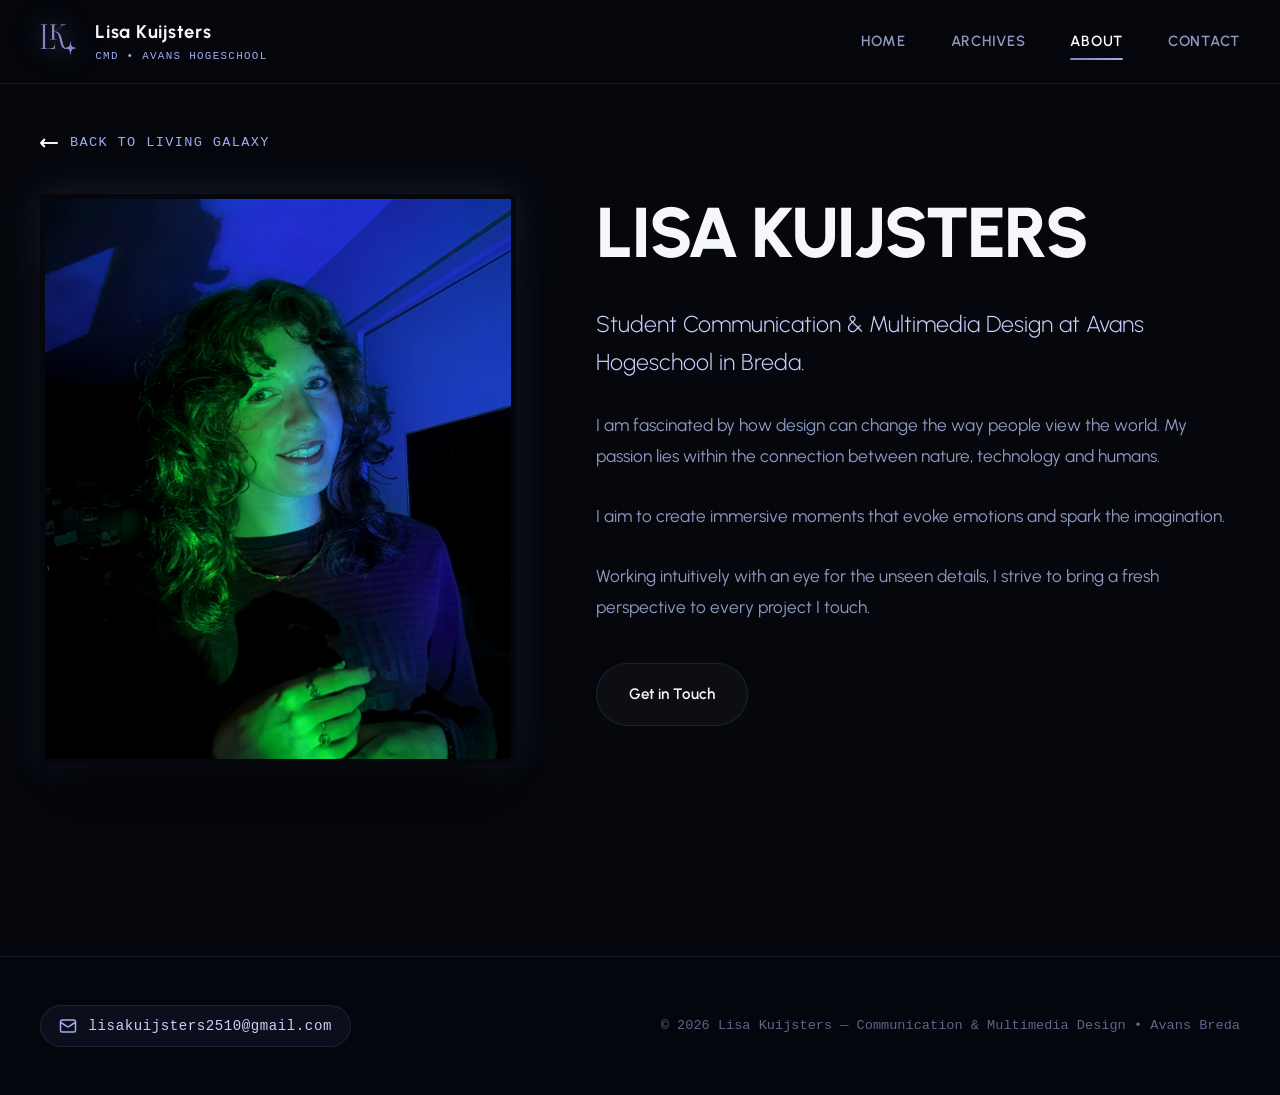
==== commit 2380332d: "Add files via upload" ====
--- a/about.html
+++ b/about.html
@@ -79,7 +79,7 @@
           </p>
 
           <p style="margin-bottom: 1.8rem; font-size: 1.08rem; line-height: 1.8;">
-            I aim to create moments that evoke emotions and spark the imagination.
+            I aim to create immersive moments that evoke emotions and spark the imagination.
           </p>
 
           <p style="margin-bottom: 2.5rem; font-size: 1.08rem; line-height: 1.8;">
@@ -118,6 +118,18 @@
     </div>
   </footer>
 
+  <!-- Water Turbulence SVG Filter (VideoStar Fluid Distortion Effect) -->
+  <svg class="water-turbulence-filter-def" aria-hidden="true" style="position: absolute; width: 0; height: 0; pointer-events: none; overflow: hidden;">
+    <defs>
+      <filter id="water-turbulence" x="-10%" y="-10%" width="120%" height="120%" color-interpolation-filters="sRGB">
+        <feTurbulence type="fractalNoise" baseFrequency="0.018 0.025" numOctaves="2" result="turb">
+          <animate attributeName="baseFrequency" dur="8s" values="0.015 0.02; 0.025 0.035; 0.018 0.022; 0.015 0.02" repeatCount="indefinite" />
+        </feTurbulence>
+        <feDisplacementMap in="SourceGraphic" in2="turb" scale="7" xChannelSelector="R" yChannelSelector="G" />
+      </filter>
+    </defs>
+  </svg>
+
   <script src="js/fluid-edges.js"></script>
   <script src="js/main.js"></script>
 </body>
--- a/css/style.css
+++ b/css/style.css
@@ -92,10 +92,10 @@
 }
 
 .editorial-hero-title {
-  font-size: clamp(3.2rem, 8.5vw, 7.8rem);
+  font-size: clamp(2.4rem, 4.6vw, 4.2rem);
   font-weight: 800;
-  line-height: 0.95;
-  letter-spacing: -0.04em;
+  line-height: 1.12;
+  letter-spacing: -0.03em;
   text-transform: uppercase;
 }
 
@@ -109,7 +109,8 @@
   color: var(--color-lavender);
 }
 
-/* --- Interactive Stardust Colliding Milky Ways on "Lisa" --- */
+/* --- Interactive Stardust Colliding Milky Ways on "experience" --- */
+.milky-way-hover,
 .lisa-galaxy-wrap {
   position: relative;
   display: inline-block;
@@ -126,6 +127,7 @@
   z-index: 2;
 }
 
+.milky-way-hover:hover .lisa-text,
 .lisa-galaxy-wrap:hover .lisa-text,
 .lisa-galaxy-wrap.active-milkyway .lisa-text {
   opacity: 0.15;
@@ -146,6 +148,7 @@
   transition: opacity 0.35s ease;
 }
 
+.milky-way-hover:hover .lisa-canvas,
 .lisa-galaxy-wrap:hover .lisa-canvas,
 .lisa-galaxy-wrap.active-milkyway .lisa-canvas {
   opacity: 1;
@@ -560,10 +563,10 @@
 }
 
 /* Placed across the Milky Way spiral with ample clearance */
-.star-node-1 { top: 22%; left: 70%; }
-.star-node-2 { top: 48%; left: 88%; }
-.star-node-3 { top: 76%; left: 72%; }
-.star-node-4 { top: 62%; left: 50%; }
+.star-node-1 { top: 22%; left: 74%; }
+.star-node-2 { top: 48%; left: 89%; }
+.star-node-3 { top: 78%; left: 74%; }
+.star-node-4 { top: 65%; left: 56%; }
 
 /* Node 1 is in the upper area, so open its preview card downward to avoid hitting top bar */
 .star-node-1 .node-preview-card {
@@ -1210,7 +1213,7 @@
   height: 560px;
   object-fit: cover;
   filter: contrast(1.05);
-  transition: transform 0.6s var(--ease-spring);
+  transition: transform 0.8s cubic-bezier(0.25, 1, 0.5, 1), filter 0.6s cubic-bezier(0.25, 1, 0.5, 1);
 }
 
 .about-portrait-card:hover {
@@ -1218,6 +1221,7 @@
 }
 
 .about-portrait-card:hover img {
+  filter: url(#water-turbulence) contrast(1.08);
   transform: scale(1.03);
 }
 
@@ -1506,10 +1510,10 @@
     gap: 3rem;
   }
 
-  .star-node-1 { top: 22%; left: 70%; }
-  .star-node-2 { top: 44%; left: 82%; }
-  .star-node-3 { top: 70%; left: 68%; }
-  .star-node-4 { top: 54%; left: 45%; }
+  .star-node-1 { top: 20%; left: 74%; }
+  .star-node-2 { top: 44%; left: 86%; }
+  .star-node-3 { top: 74%; left: 72%; }
+  .star-node-4 { top: 62%; left: 54%; }
 }
 
 @media (max-width: 768px) {
@@ -1528,7 +1532,8 @@
   }
 
   .editorial-hero-title {
-    font-size: 3.2rem;
+    font-size: clamp(2.1rem, 7.5vw, 2.9rem);
+    line-height: 1.15;
   }
 
   .node-preview-card {
@@ -1550,3 +1555,152 @@
 .tile { position: relative; overflow: hidden; }
 .tile .fluid-edge-canvas { pointer-events: none; position: absolute; inset: -24px; width: calc(100% + 48px); height: calc(100% + 48px); }
 .lightbox-img { border-radius: 0; }
+
+/* ==========================================================================
+   DANCE & HUMAN MOTION THEME: VISUAL & THEMATIC ENHANCEMENTS
+   ========================================================================== */
+
+/* --- 1. Floaty Cards Effect (Enhanced Pronounced Floating Rhythm) --- */
+@keyframes floatyCardMotion {
+  0%, 100% {
+    transform: translateY(0px);
+  }
+  50% {
+    transform: translateY(-18px);
+  }
+}
+
+.upcoming-card,
+.asymmetric-guide-box,
+.about-portrait-card,
+.media-poster-box,
+.media-can-box {
+  animation: floatyCardMotion 4.8s cubic-bezier(0.45, 0.05, 0.55, 0.95) infinite;
+  will-change: transform;
+}
+
+/* Staggered natural animation delays across sequential cards */
+.upcoming-projects-grid > :nth-child(1),
+.contact-asymmetric-layout > div > :nth-child(1),
+.case-study-hero > :nth-child(1),
+.aether-unified-gallery > :nth-child(1) {
+  animation-delay: 0s;
+}
+
+.upcoming-projects-grid > :nth-child(2),
+.contact-asymmetric-layout > div > :nth-child(2),
+.case-study-hero > :nth-child(2),
+.aether-unified-gallery > :nth-child(2) {
+  animation-delay: 1.2s;
+}
+
+.upcoming-projects-grid > :nth-child(3),
+.contact-asymmetric-layout > div > :nth-child(3),
+.case-study-hero > :nth-child(3) {
+  animation-delay: 2.4s;
+}
+
+.about-asymmetric-layout > :nth-child(1) .about-portrait-card {
+  animation-delay: 0.7s;
+}
+
+/* Gracefully stabilize on hover for smooth interaction */
+.upcoming-card:hover,
+.asymmetric-guide-box:hover,
+.about-portrait-card:hover,
+.media-poster-box:hover,
+.media-can-box:hover {
+  animation-play-state: paused;
+}
+
+/* --- 2. Fluid Transitions & Motion Paths --- */
+:root {
+  --motion-ease: cubic-bezier(0.25, 1, 0.5, 1);
+  --motion-duration: 0.8s;
+}
+
+.btn-fluid-glass,
+.btn-editorial-outline,
+.btn-editorial-flare,
+.nav-link,
+.star-node {
+  transition: all 0.8s cubic-bezier(0.25, 1, 0.5, 1) !important;
+}
+
+.reveal-motion {
+  opacity: 0;
+  transform: translateY(28px);
+  transition: opacity 0.8s cubic-bezier(0.25, 1, 0.5, 1),
+              transform 0.8s cubic-bezier(0.25, 1, 0.5, 1);
+  will-change: opacity, transform;
+}
+
+.reveal-motion.in-view {
+  opacity: 1;
+  transform: translateY(0);
+}
+
+/* --- 3. Chronophotography / Ghosting Effect on Project Visuals --- */
+.media-poster-box,
+.media-can-box,
+.preview-thumb,
+.upcoming-card {
+  position: relative;
+}
+
+.media-poster-box::before,
+.media-poster-box::after,
+.media-can-box::before,
+.media-can-box::after,
+.preview-thumb::before,
+.preview-thumb::after {
+  content: '';
+  position: absolute;
+  inset: 0;
+  border-radius: inherit;
+  pointer-events: none;
+  opacity: 0;
+  z-index: 2;
+  transition: opacity 0.8s cubic-bezier(0.25, 1, 0.5, 1), transform 0.8s cubic-bezier(0.25, 1, 0.5, 1);
+}
+
+.media-poster-box::before,
+.media-can-box::before,
+.preview-thumb::before {
+  background: radial-gradient(circle at 35% 35%, rgba(80, 227, 194, 0.22), transparent 70%);
+  border: 1px solid rgba(80, 227, 194, 0.35);
+  mix-blend-mode: screen;
+}
+
+.media-poster-box::after,
+.media-can-box::after,
+.preview-thumb::after {
+  background: radial-gradient(circle at 65% 65%, rgba(192, 132, 252, 0.2), transparent 70%);
+  border: 1px solid rgba(192, 132, 252, 0.28);
+  mix-blend-mode: screen;
+}
+
+.media-poster-box:hover::before,
+.media-can-box:hover::before,
+.preview-thumb:hover::before {
+  opacity: 0.75;
+  transform: translate(-9px, -5px) scale(0.985);
+}
+
+.media-poster-box:hover::after,
+.media-can-box:hover::after,
+.preview-thumb:hover::after {
+  opacity: 0.45;
+  transform: translate(-18px, -10px) scale(0.97);
+}
+
+/* --- 4. Human Motion Skeleton Trail Canvas --- */
+#human-motion-canvas {
+  position: fixed;
+  inset: 0;
+  width: 100vw;
+  height: 100vh;
+  pointer-events: none;
+  z-index: 9999;
+}
+
